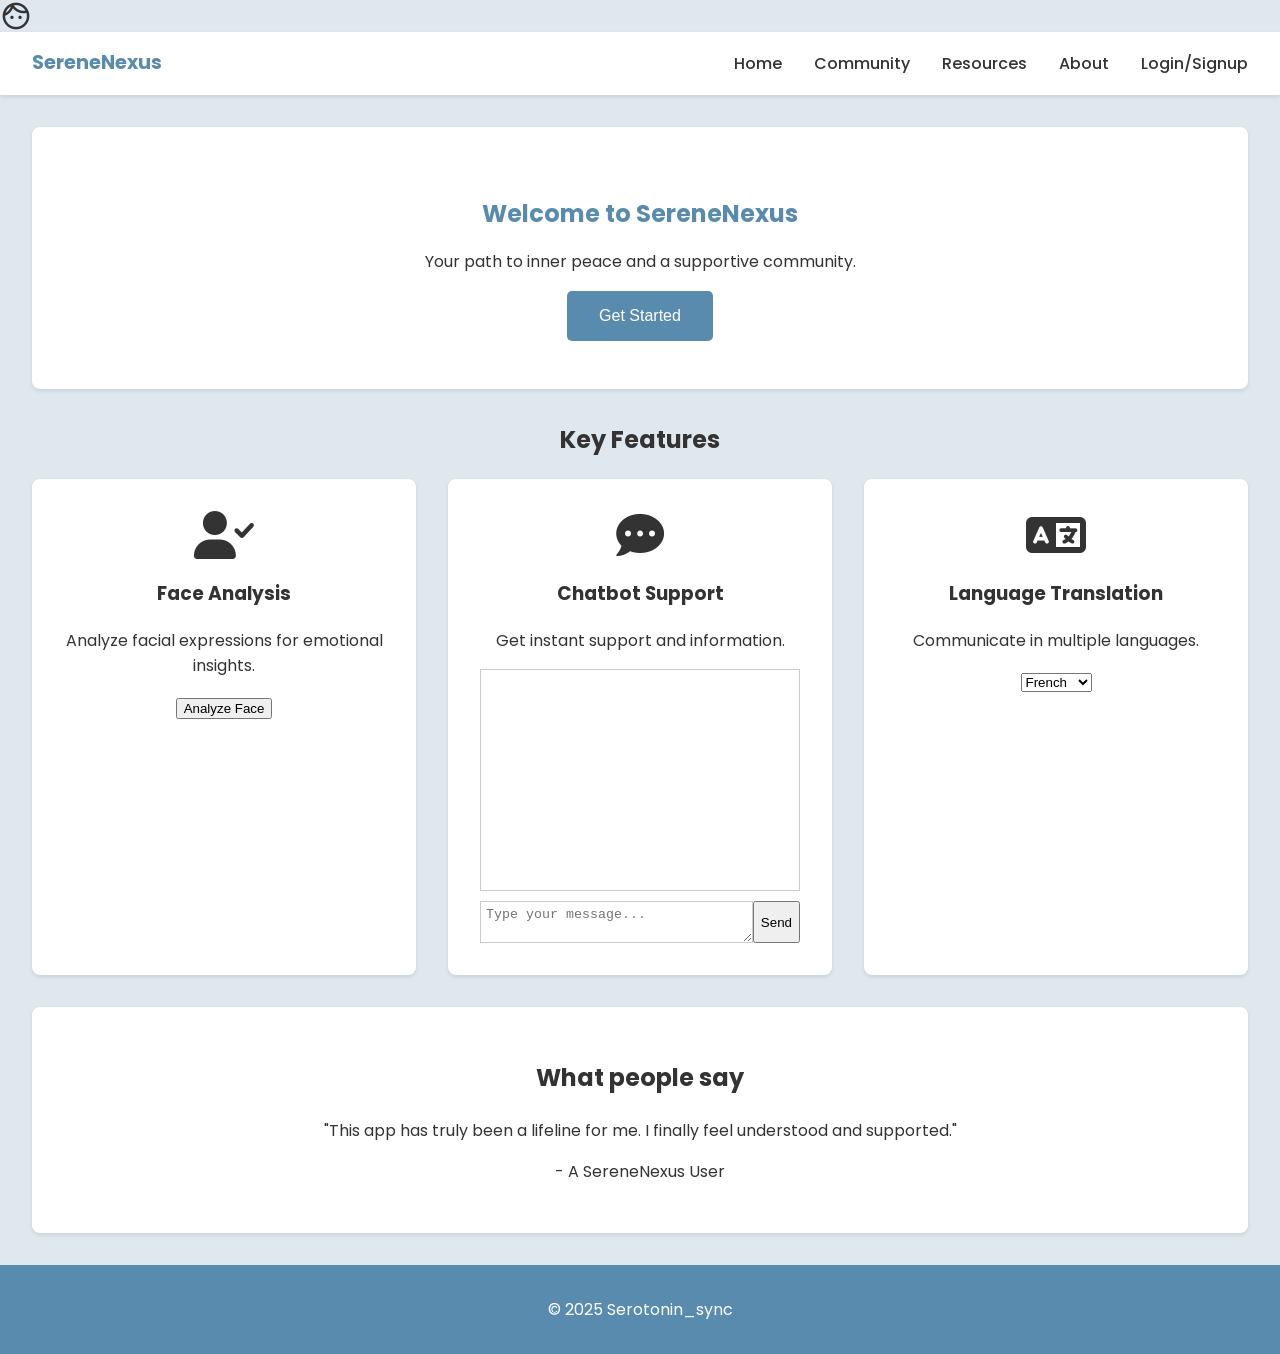
==== index.html @ 819001f3 "Add files via upload Front-end files added" ====
<!DOCTYPE html>
<html lang="en">
<head>
    <meta charset="UTF-8">
    <meta name="viewport" content="width=device-width, initial-scale=1.0">
    <title>SereneNexus</title>
    <link rel="stylesheet" href="styles.css">
    <link rel="preconnect" href="https://fonts.googleapis.com">
    <link rel="preconnect" href="https://fonts.gstatic.com" crossorigin>
    <link href="https://fonts.googleapis.com/css2?family=Poppins:wght@400;500;600;700&display=swap" rel="stylesheet">
    <link rel="stylesheet" href="https://fonts.googleapis.com/css2?family=Material+Symbols+Outlined:opsz,wght,FILL,GRAD@20..48,100..700,0..1,-50..200" />
    <span class="material-symbols-outlined fa-2x">face</span>
    <link rel="stylesheet" href="https://cdnjs.cloudflare.com/ajax/libs/font-awesome/6.0.0/css/all.min.css" integrity="sha512-9usAa10IRO0HhonpyAIVpjrylPvoDwiPUiKdWk5t3PyolY1cOd4DSE0Ga+ri4AuTroPR5aQvXU9xC6qOPnzFeg==" crossorigin="anonymous" referrerpolicy="no-referrer" />

</head>
<body>
    <header>
        <nav>
            <div class="logo">SereneNexus</div>
            <button class="menu-toggle" aria-label="Toggle navigation">
                <span class="bar"></span>
                <span class="bar"></span>
                <span class="bar"></span>
            </button>
            <ul class="nav-links">
                <li><a href="index.html">Home</a></li>
                <li><a href="community.html">Community</a></li>
                <li><a href="resources.html">Resources</a></li>
                <li><a href="about.html">About</a></li>
                <li><a href="login.html">Login/Signup</a></li>
            </ul>
        </nav>
    </header>

    <main id="content">
        <section class="hero">
            <div class="hero-content">
                <h1>Welcome to SereneNexus</h1>
                <p>Your path to inner peace and a supportive community.</p>
                <button class="cta-button">Get Started</button>
            </div>
        </section>

        <section class="features">
            <h2>Key Features</h2>

            <div class="feature-grid">
                <div class="feature" id="face-rec-feature">
                    <!--<img src="placeholder-icon.png" alt="Face Recognition Icon">-->
                    <i class="fas fa-user-check fa-3x"></i> <!- Face Analysis Icon -->
                    <h3>Face Analysis</h3>
                    <p>Analyze facial expressions for emotional insights.</p>
                    <button id="face-rec-button">Analyze Face</button>
                    <div id="face-rec-results"></div>
                </div>

                <div class="feature" id="chatbot-feature">
                    <!--<img src="placeholder-icon.png" alt="Chatbot Icon">-->
                    <i class="fas fa-comment-dots fa-3x"></i> <!- Chatbot Icon -->
                    <h3>Chatbot Support</h3>
                    <p>Get instant support and information.</p>
                    <div id="chat-area"></div>
                    <div class="input-area">
                        <textarea id="message-input" placeholder="Type your message..."></textarea>
                        <button id="send-button">Send</button>
                    </div>
                </div>

                <div class="feature" id="translation-feature">
                  <!--<img src="placeholder-icon.png" alt="Translation Icon">-->
                  <i class="fas fa-language fa-3x"></i> <!- Translation Icon -->
                  <h3>Language Translation</h3>
                  <p>Communicate in multiple languages.</p>
                  <select id="target-language">
                    <option value="fr">French</option>
                    <option value="en">English</option>
                    <option value="es">Spanish</option>
                    <option value="de">German</option>
                  </select>
                </div>
            </div>
        </section>

        <section class="testimonial">
            <div class="testimonial-content">
                <h2>What people say</h2>
                <p>"This app has truly been a lifeline for me. I finally feel understood and supported."</p>
                <p>- A SereneNexus User</p>
            </div>
        </section>
    </main>

    <footer>
        <p>&copy; 2025 Serotonin_sync</p>
    </footer>
    <script src="script.js"></script>
</body>
</html>
---- styles.css ----
/* styles.css */
:root {
    --primary-color: #588BAE;
    --secondary-color: #E0E8EF;
    --text-color: #333;
    --accent-color: #A7C4BC;
}

body {
    font-family: 'Poppins', sans-serif;
    margin: 0;
    line-height: 1.6;
    color: var(--text-color);
    background-color: var(--secondary-color);
    display: flex;
    flex-direction: column;
    min-height: 100vh;
}

nav {
    display: flex;
    justify-content: space-between;
    align-items: center;
    padding: 1rem 2rem;
    background-color: white;
    box-shadow: 0 2px 4px rgba(0, 0, 0, 0.1);
    position: sticky;
    top: 0;
    z-index: 100;
}

.logo {
    font-weight: 700;
    font-size: 1.2rem;
    color: var(--primary-color);
}

.menu-toggle {
    display: none;
    background: none;
    border: none;
    cursor: pointer;
    padding: 0;
}

.bar {
    display: block;
    width: 25px;
    height: 3px;
    background-color: var(--text-color);
    margin: 5px auto;
    transition: all 0.3s ease-in-out;
}

.nav-links {
    list-style: none;
    margin: 0;
    padding: 0;
    display: flex;
}

.nav-links li {
    margin-left: 2rem;
}

.nav-links a {
    text-decoration: none;
    color: var(--text-color);
    font-weight: 500;
    transition: color 0.3s ease;
}

.nav-links a:hover {
    color: var(--primary-color);
}

main {
    flex-grow: 1;
    padding: 2rem;
}

.hero {
    background-color: white;
    padding: 3rem;
    text-align: center;
    border-radius: 8px;
    box-shadow: 0 2px 4px rgba(0, 0, 0, 0.1);
    margin-bottom: 2rem;
}

.hero h1 {
    color: var(--primary-color);
    margin-bottom: 1rem;
}

.cta-button {
    background-color: var(--primary-color);
    color: white;
    padding: 1rem 2rem;
    border: none;
    border-radius: 5px;
    cursor: pointer;
    font-size: 1rem;
    transition: background-color 0.3s ease;
}

.cta-button:hover {
    background-color: #457092;
}

.features {
    text-align: center;
    margin-bottom: 2rem;
}

.feature-grid {
    display: grid;
    grid-template-columns: repeat(auto-fit, minmax(250px, 1fr));
    gap: 2rem;
}

.feature {
    background-color: white;
    padding: 2rem;
    border-radius: 8px;
    box-shadow: 0 2px 4px rgba(0, 0, 0, 0.1);
    text-align: center;
}

.feature img {
    max-width: 100px;
    display: block;
    margin: 0 auto 1rem;
}

.testimonial {
    background-color: white;
    padding: 2rem;
    border-radius: 8px;
    box-shadow: 0 2px 4px rgba(0, 0, 0, 0.1);
    text-align: center;
}

footer {
    background-color: var(--primary-color);
    color: white;
    text-align: center;
    padding: 1rem;
    margin-top: auto;
}

/* Mobile Styles */
@media (max-width: 768px) {
    .nav-links {
        display: none;
        flex-direction: column;
        position: absolute;
        top: 60px;
        left: 0;
        width: 100%;
        background-color: white;
        box-shadow: 0 2px 4px rgba(0, 0, 0, 0.1);
        text-align: center;
    }

    .nav-links.active {
        display: flex;
    }

    .nav-links li {
        margin: 1rem 0;
    }

    .menu-toggle {
        display: block;
    }
}

/* Styles for Chatbot and Face Rec */
#face-rec-results {
    margin-top: 10px;
    text-align: left; /* Align text to the left within the results div */
}

#chat-area {
    border: 1px solid #ccc;
    height: 200px;
    overflow-y: scroll;
    padding: 10px;
    margin-bottom: 10px;
    text-align: left;
}

.input-area {
    display: flex;
}

#message-input {
    flex-grow: 1;
    padding: 5px;
    border: 1px solid #ccc;
    resize: vertical;
}
.message{
  padding: 5px;
  margin-bottom: 5px;
  border-radius: 5px;
}
.message.translated{
  background-color: lightblue;
}
.error{
  color: red;
}
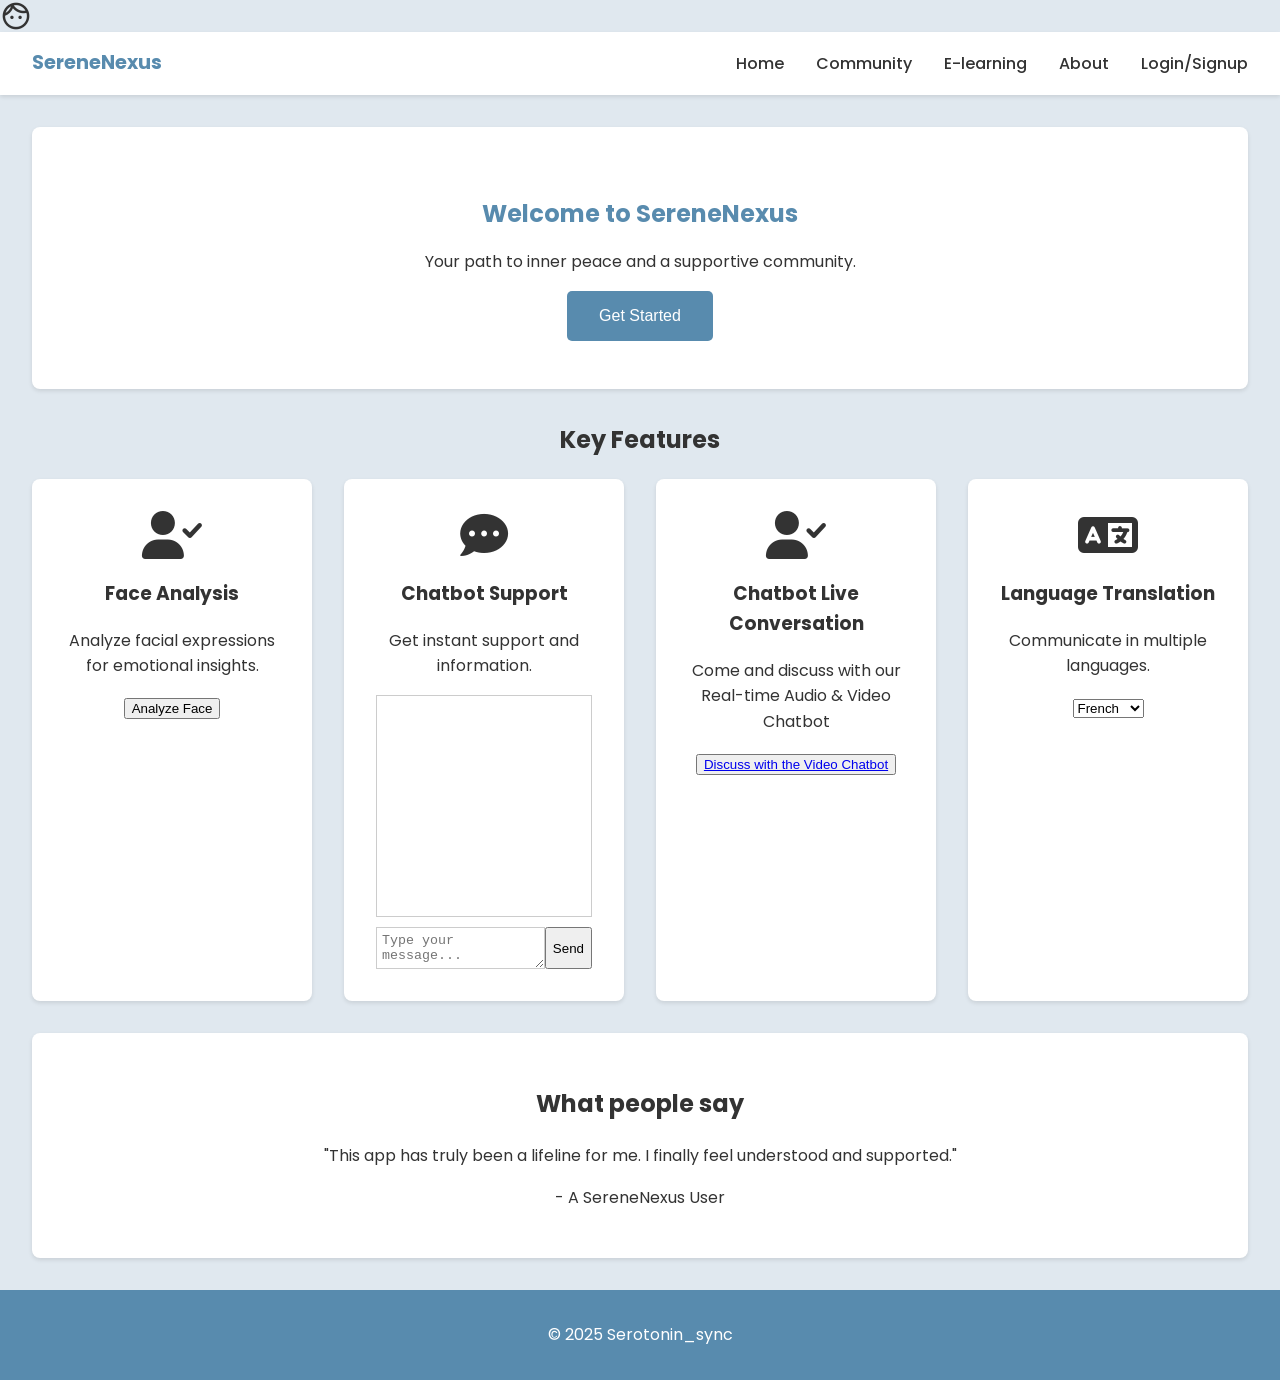
==== commit 9b540412: "Add text chatbot and video chatbot features" ====
--- a/index.html
+++ b/index.html
@@ -25,7 +25,7 @@
             <ul class="nav-links">
                 <li><a href="index.html">Home</a></li>
                 <li><a href="community.html">Community</a></li>
-                <li><a href="resources.html">Resources</a></li>
+                <li><a href="e-learning.html">E-learning</a></li>
                 <li><a href="about.html">About</a></li>
                 <li><a href="login.html">Login/Signup</a></li>
             </ul>
@@ -66,6 +66,15 @@
                     </div>
                 </div>
 
+                <div class="feature" id="face-rec-feature">
+                    <!--<img src="placeholder-icon.png" alt="Face Recognition Icon">-->
+                    <i class="fas fa-user-check fa-3x"></i> <!- Face Analysis Icon -->
+                    <h3>Chatbot Live Conversation</h3>
+                    <p>Come and discuss with our Real-time Audio & Video Chatbot</p>
+                    <button id="video-chatbot-button"><a href="Chatbots/video_chatbot/video_chatbot.html">Discuss with the Video Chatbot</a></button>
+                    <div id="face-rec-results"></div>
+                </div>
+
                 <div class="feature" id="translation-feature">
                   <!--<img src="placeholder-icon.png" alt="Translation Icon">-->
                   <i class="fas fa-language fa-3x"></i> <!- Translation Icon -->
@@ -78,6 +87,8 @@
                     <option value="de">German</option>
                   </select>
                 </div>
+
+                
             </div>
         </section>
 
@@ -93,6 +104,15 @@
     <footer>
         <p>&copy; 2025 Serotonin_sync</p>
     </footer>
-    <script src="script.js"></script>
+
+    <script type="importmap">
+        {
+          "imports": {
+            "@google/generative-ai": "https://esm.run/@google/generative-ai"
+          }
+        }
+    </script>
+
+    <script type="module" src="script.js"></script>
 </body>
 </html>
--- a/styles.css
+++ b/styles.css
@@ -189,6 +189,33 @@
     padding: 10px;
     margin-bottom: 10px;
     text-align: left;
+
+
+    div.model {
+
+        /* p {
+            background-color: rgb(87, 82, 82);
+        } */
+
+        
+    }
+
+    div.user {
+        display: flex;
+        justify-content: flex-end;
+
+        /* p {
+            background-color: blue;
+        } */
+    }
+
+    div.error {
+        p {
+            font-size: 14px;
+            text-align: center;
+            color: red;
+        }
+    }
 }
 
 .input-area {
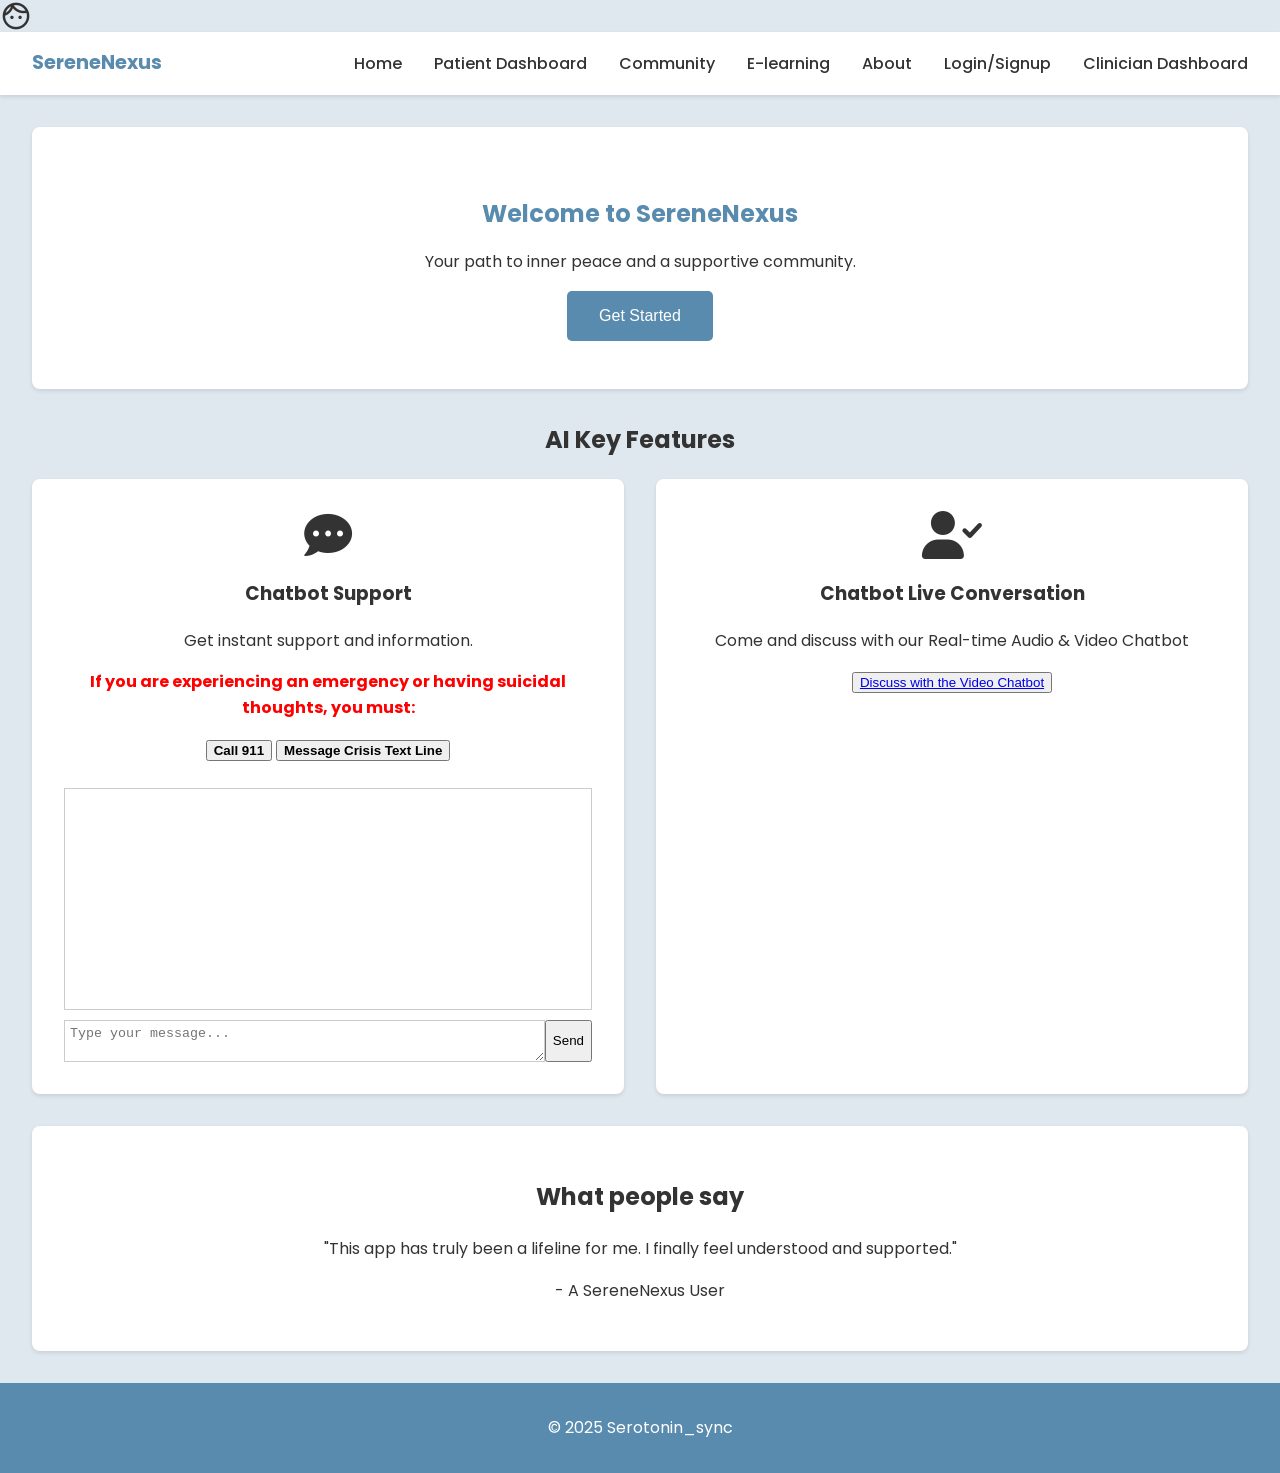
==== commit 7590a76f: "Update the app sections" ====
--- a/index.html
+++ b/index.html
@@ -4,7 +4,7 @@
     <meta charset="UTF-8">
     <meta name="viewport" content="width=device-width, initial-scale=1.0">
     <title>SereneNexus</title>
-    <link rel="stylesheet" href="styles.css">
+    <link rel="stylesheet" href="index.css">
     <link rel="preconnect" href="https://fonts.googleapis.com">
     <link rel="preconnect" href="https://fonts.gstatic.com" crossorigin>
     <link href="https://fonts.googleapis.com/css2?family=Poppins:wght@400;500;600;700&display=swap" rel="stylesheet">
@@ -24,10 +24,12 @@
             </button>
             <ul class="nav-links">
                 <li><a href="index.html">Home</a></li>
-                <li><a href="community.html">Community</a></li>
-                <li><a href="e-learning.html">E-learning</a></li>
-                <li><a href="about.html">About</a></li>
-                <li><a href="login.html">Login/Signup</a></li>
+                <li><a href="app_sections/patient-dashboard.html">Patient Dashboard</a></li>
+                <li><a href="app_sections/community.html">Community</a></li>
+                <li><a href="app_sections/e-learning.html">E-learning</a></li>
+                <li><a href="app_sections/about.html">About</a></li>
+                <li><a href="app_sections/login.html">Login/Signup</a></li>
+                <li><a href="app_sections/clinician-dashboard.html">Clinician Dashboard</a></li>
             </ul>
         </nav>
     </header>
@@ -42,23 +44,31 @@
         </section>
 
         <section class="features">
-            <h2>Key Features</h2>
+            <h2>AI Key Features</h2>
 
             <div class="feature-grid">
-                <div class="feature" id="face-rec-feature">
-                    <!--<img src="placeholder-icon.png" alt="Face Recognition Icon">-->
-                    <i class="fas fa-user-check fa-3x"></i> <!- Face Analysis Icon -->
+                <!-- <div class="feature" id="face-rec-feature">
+                    <img src="placeholder-icon.png" alt="Face Recognition Icon">-
+                    <i class="fas fa-user-check fa-3x"></i> 
                     <h3>Face Analysis</h3>
                     <p>Analyze facial expressions for emotional insights.</p>
                     <button id="face-rec-button">Analyze Face</button>
                     <div id="face-rec-results"></div>
-                </div>
+                </div> -->
 
                 <div class="feature" id="chatbot-feature">
                     <!--<img src="placeholder-icon.png" alt="Chatbot Icon">-->
                     <i class="fas fa-comment-dots fa-3x"></i> <!- Chatbot Icon -->
                     <h3>Chatbot Support</h3>
-                    <p>Get instant support and information.</p>
+                    <p>Get instant support and information.</p> 
+                    <div>
+                        <p style="color: red"><b>If you are experiencing an emergency or having suicidal thoughts, you must: </b></p>
+                        <button id="call-911-button"><b>Call 911</b></button>
+                        <button id="send-emergency-message"><b>Message Crisis Text Line </b></button>
+
+                        <br><br>
+                    </div>
+                    
                     <div id="chat-area"></div>
                     <div class="input-area">
                         <textarea id="message-input" placeholder="Type your message..."></textarea>
@@ -71,13 +81,13 @@
                     <i class="fas fa-user-check fa-3x"></i> <!- Face Analysis Icon -->
                     <h3>Chatbot Live Conversation</h3>
                     <p>Come and discuss with our Real-time Audio & Video Chatbot</p>
-                    <button id="video-chatbot-button"><a href="Chatbots/video_chatbot/video_chatbot.html">Discuss with the Video Chatbot</a></button>
+                    <button id="video-chatbot-button"><a href="LLMs/video_chatbot/video_chatbot.html">Discuss with the Video Chatbot</a></button>
                     <div id="face-rec-results"></div>
                 </div>
 
-                <div class="feature" id="translation-feature">
-                  <!--<img src="placeholder-icon.png" alt="Translation Icon">-->
-                  <i class="fas fa-language fa-3x"></i> <!- Translation Icon -->
+                <!-- <div class="feature" id="translation-feature">
+                  <img src="placeholder-icon.png" alt="Translation Icon">
+                  <i class="fas fa-language fa-3x"></i> 
                   <h3>Language Translation</h3>
                   <p>Communicate in multiple languages.</p>
                   <select id="target-language">
@@ -86,7 +96,7 @@
                     <option value="es">Spanish</option>
                     <option value="de">German</option>
                   </select>
-                </div>
+                </div> -->
 
                 
             </div>
--- a/index.css
+++ b/index.css
@@ -0,0 +1,241 @@
+/* styles.css */
+:root {
+    --primary-color: #588BAE;
+    --secondary-color: #E0E8EF;
+    --text-color: #333;
+    --accent-color: #A7C4BC;
+}
+
+body {
+    font-family: 'Poppins', sans-serif;
+    margin: 0;
+    line-height: 1.6;
+    color: var(--text-color);
+    background-color: var(--secondary-color);
+    display: flex;
+    flex-direction: column;
+    min-height: 100vh;
+}
+
+nav {
+    display: flex;
+    justify-content: space-between;
+    align-items: center;
+    padding: 1rem 2rem;
+    background-color: white;
+    box-shadow: 0 2px 4px rgba(0, 0, 0, 0.1);
+    position: sticky;
+    top: 0;
+    z-index: 100;
+}
+
+.logo {
+    font-weight: 700;
+    font-size: 1.2rem;
+    color: var(--primary-color);
+}
+
+.menu-toggle {
+    display: none;
+    background: none;
+    border: none;
+    cursor: pointer;
+    padding: 0;
+}
+
+.bar {
+    display: block;
+    width: 25px;
+    height: 3px;
+    background-color: var(--text-color);
+    margin: 5px auto;
+    transition: all 0.3s ease-in-out;
+}
+
+.nav-links {
+    list-style: none;
+    margin: 0;
+    padding: 0;
+    display: flex;
+}
+
+.nav-links li {
+    margin-left: 2rem;
+}
+
+.nav-links a {
+    text-decoration: none;
+    color: var(--text-color);
+    font-weight: 500;
+    transition: color 0.3s ease;
+}
+
+.nav-links a:hover {
+    color: var(--primary-color);
+}
+
+main {
+    flex-grow: 1;
+    padding: 2rem;
+}
+
+.hero {
+    background-color: white;
+    padding: 3rem;
+    text-align: center;
+    border-radius: 8px;
+    box-shadow: 0 2px 4px rgba(0, 0, 0, 0.1);
+    margin-bottom: 2rem;
+}
+
+.hero h1 {
+    color: var(--primary-color);
+    margin-bottom: 1rem;
+}
+
+.cta-button {
+    background-color: var(--primary-color);
+    color: white;
+    padding: 1rem 2rem;
+    border: none;
+    border-radius: 5px;
+    cursor: pointer;
+    font-size: 1rem;
+    transition: background-color 0.3s ease;
+}
+
+.cta-button:hover {
+    background-color: #457092;
+}
+
+.features {
+    text-align: center;
+    margin-bottom: 2rem;
+}
+
+.feature-grid {
+    display: grid;
+    grid-template-columns: repeat(auto-fit, minmax(250px, 1fr));
+    gap: 2rem;
+}
+
+.feature {
+    background-color: white;
+    padding: 2rem;
+    border-radius: 8px;
+    box-shadow: 0 2px 4px rgba(0, 0, 0, 0.1);
+    text-align: center;
+}
+
+.feature img {
+    max-width: 100px;
+    display: block;
+    margin: 0 auto 1rem;
+}
+
+.testimonial {
+    background-color: white;
+    padding: 2rem;
+    border-radius: 8px;
+    box-shadow: 0 2px 4px rgba(0, 0, 0, 0.1);
+    text-align: center;
+}
+
+footer {
+    background-color: var(--primary-color);
+    color: white;
+    text-align: center;
+    padding: 1rem;
+    margin-top: auto;
+}
+
+/* Mobile Styles */
+@media (max-width: 768px) {
+    .nav-links {
+        display: none;
+        flex-direction: column;
+        position: absolute;
+        top: 60px;
+        left: 0;
+        width: 100%;
+        background-color: white;
+        box-shadow: 0 2px 4px rgba(0, 0, 0, 0.1);
+        text-align: center;
+    }
+
+    .nav-links.active {
+        display: flex;
+    }
+
+    .nav-links li {
+        margin: 1rem 0;
+    }
+
+    .menu-toggle {
+        display: block;
+    }
+}
+
+/* Styles for Chatbot and Face Rec */
+#face-rec-results {
+    margin-top: 10px;
+    text-align: left; /* Align text to the left within the results div */
+}
+
+#chat-area {
+    border: 1px solid #ccc;
+    height: 200px;
+    overflow-y: scroll;
+    padding: 10px;
+    margin-bottom: 10px;
+    text-align: left;
+
+
+    div.model {
+
+        /* p {
+            background-color: rgb(87, 82, 82);
+        } */
+
+        
+    }
+
+    div.user {
+        display: flex;
+        justify-content: flex-end;
+
+        /* p {
+            background-color: blue;
+        } */
+    }
+
+    div.error {
+        p {
+            font-size: 14px;
+            text-align: center;
+            color: red;
+        }
+    }
+}
+
+.input-area {
+    display: flex;
+}
+
+#message-input {
+    flex-grow: 1;
+    padding: 5px;
+    border: 1px solid #ccc;
+    resize: vertical;
+}
+.message{
+  padding: 5px;
+  margin-bottom: 5px;
+  border-radius: 5px;
+}
+.message.translated{
+  background-color: lightblue;
+}
+.error{
+  color: red;
+}
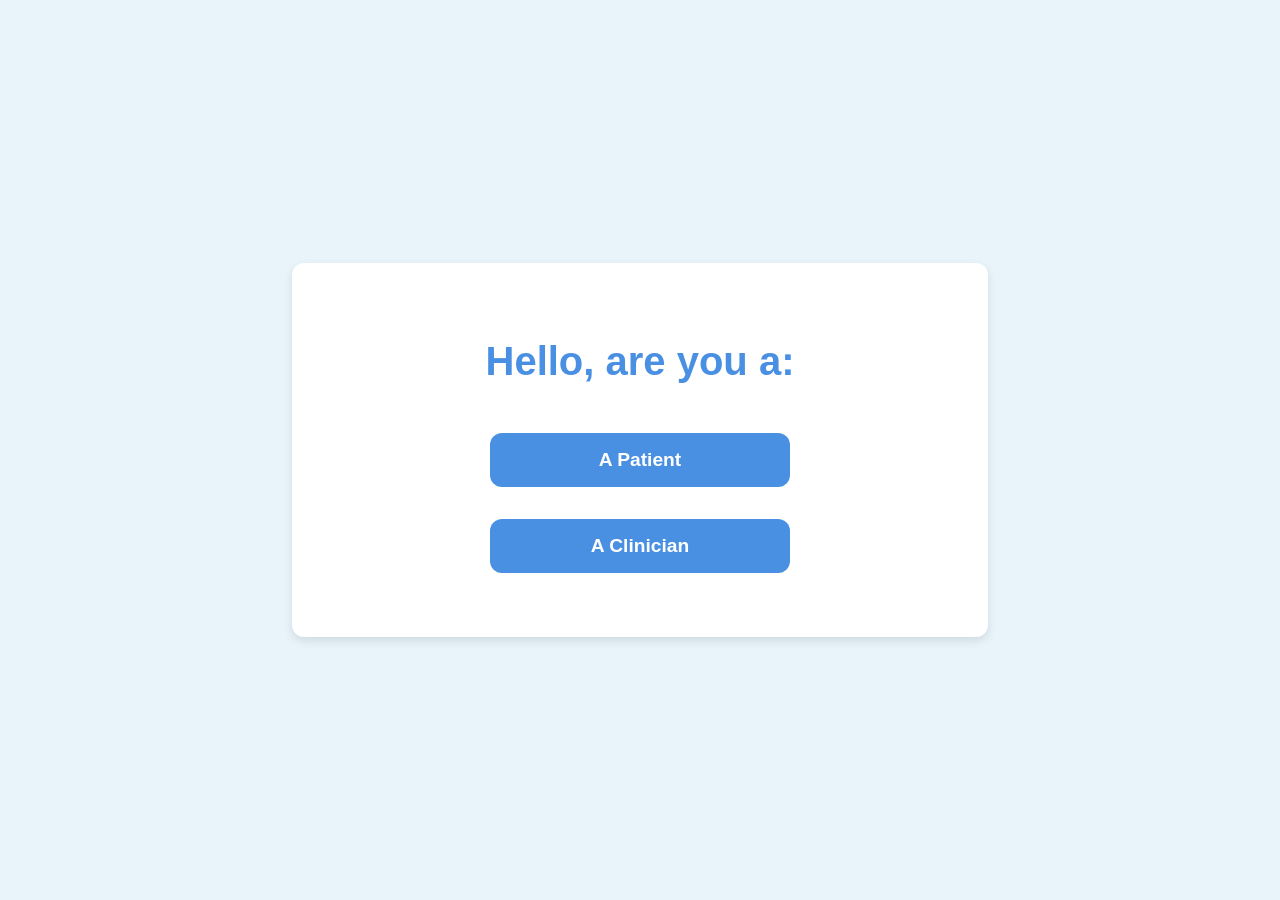
==== commit 5845983b: "Add login part" ====
--- a/index.html
+++ b/index.html
@@ -1,128 +1,19 @@
-<!DOCTYPE html>
-<html lang="en">
-<head>
-    <meta charset="UTF-8">
-    <meta name="viewport" content="width=device-width, initial-scale=1.0">
-    <title>SereneNexus</title>
-    <link rel="stylesheet" href="index.css">
-    <link rel="preconnect" href="https://fonts.googleapis.com">
-    <link rel="preconnect" href="https://fonts.gstatic.com" crossorigin>
-    <link href="https://fonts.googleapis.com/css2?family=Poppins:wght@400;500;600;700&display=swap" rel="stylesheet">
-    <link rel="stylesheet" href="https://fonts.googleapis.com/css2?family=Material+Symbols+Outlined:opsz,wght,FILL,GRAD@20..48,100..700,0..1,-50..200" />
-    <span class="material-symbols-outlined fa-2x">face</span>
-    <link rel="stylesheet" href="https://cdnjs.cloudflare.com/ajax/libs/font-awesome/6.0.0/css/all.min.css" integrity="sha512-9usAa10IRO0HhonpyAIVpjrylPvoDwiPUiKdWk5t3PyolY1cOd4DSE0Ga+ri4AuTroPR5aQvXU9xC6qOPnzFeg==" crossorigin="anonymous" referrerpolicy="no-referrer" />
-
-</head>
-<body>
-    <header>
-        <nav>
-            <div class="logo">SereneNexus</div>
-            <button class="menu-toggle" aria-label="Toggle navigation">
-                <span class="bar"></span>
-                <span class="bar"></span>
-                <span class="bar"></span>
-            </button>
-            <ul class="nav-links">
-                <li><a href="index.html">Home</a></li>
-                <li><a href="app_sections/patient-dashboard.html">Patient Dashboard</a></li>
-                <li><a href="app_sections/community.html">Community</a></li>
-                <li><a href="app_sections/e-learning.html">E-learning</a></li>
-                <li><a href="app_sections/about.html">About</a></li>
-                <li><a href="app_sections/login.html">Login/Signup</a></li>
-                <li><a href="app_sections/clinician-dashboard.html">Clinician Dashboard</a></li>
-            </ul>
-        </nav>
-    </header>
-
-    <main id="content">
-        <section class="hero">
-            <div class="hero-content">
-                <h1>Welcome to SereneNexus</h1>
-                <p>Your path to inner peace and a supportive community.</p>
-                <button class="cta-button">Get Started</button>
-            </div>
-        </section>
-
-        <section class="features">
-            <h2>AI Key Features</h2>
-
-            <div class="feature-grid">
-                <!-- <div class="feature" id="face-rec-feature">
-                    <img src="placeholder-icon.png" alt="Face Recognition Icon">-
-                    <i class="fas fa-user-check fa-3x"></i> 
-                    <h3>Face Analysis</h3>
-                    <p>Analyze facial expressions for emotional insights.</p>
-                    <button id="face-rec-button">Analyze Face</button>
-                    <div id="face-rec-results"></div>
-                </div> -->
-
-                <div class="feature" id="chatbot-feature">
-                    <!--<img src="placeholder-icon.png" alt="Chatbot Icon">-->
-                    <i class="fas fa-comment-dots fa-3x"></i> <!- Chatbot Icon -->
-                    <h3>Chatbot Support</h3>
-                    <p>Get instant support and information.</p> 
-                    <div>
-                        <p style="color: red"><b>If you are experiencing an emergency or having suicidal thoughts, you must: </b></p>
-                        <button id="call-911-button"><b>Call 911</b></button>
-                        <button id="send-emergency-message"><b>Message Crisis Text Line </b></button>
-
-                        <br><br>
-                    </div>
-                    
-                    <div id="chat-area"></div>
-                    <div class="input-area">
-                        <textarea id="message-input" placeholder="Type your message..."></textarea>
-                        <button id="send-button">Send</button>
-                    </div>
-                </div>
-
-                <div class="feature" id="face-rec-feature">
-                    <!--<img src="placeholder-icon.png" alt="Face Recognition Icon">-->
-                    <i class="fas fa-user-check fa-3x"></i> <!- Face Analysis Icon -->
-                    <h3>Chatbot Live Conversation</h3>
-                    <p>Come and discuss with our Real-time Audio & Video Chatbot</p>
-                    <button id="video-chatbot-button"><a href="LLMs/video_chatbot/video_chatbot.html">Discuss with the Video Chatbot</a></button>
-                    <div id="face-rec-results"></div>
-                </div>
-
-                <!-- <div class="feature" id="translation-feature">
-                  <img src="placeholder-icon.png" alt="Translation Icon">
-                  <i class="fas fa-language fa-3x"></i> 
-                  <h3>Language Translation</h3>
-                  <p>Communicate in multiple languages.</p>
-                  <select id="target-language">
-                    <option value="fr">French</option>
-                    <option value="en">English</option>
-                    <option value="es">Spanish</option>
-                    <option value="de">German</option>
-                  </select>
-                </div> -->
-
-                
-            </div>
-        </section>
-
-        <section class="testimonial">
-            <div class="testimonial-content">
-                <h2>What people say</h2>
-                <p>"This app has truly been a lifeline for me. I finally feel understood and supported."</p>
-                <p>- A SereneNexus User</p>
-            </div>
-        </section>
-    </main>
-
-    <footer>
-        <p>&copy; 2025 Serotonin_sync</p>
-    </footer>
-
-    <script type="importmap">
-        {
-          "imports": {
-            "@google/generative-ai": "https://esm.run/@google/generative-ai"
-          }
-        }
-    </script>
-
-    <script type="module" src="script.js"></script>
-</body>
-</html>
+<!DOCTYPE html>
+<html lang="en">
+<head>
+    <meta charset="UTF-8">
+    <meta name="viewport" content="width=device-width, initial-scale=1.0">
+    <title>Welcome to SereneNexus</title>
+    <link rel="stylesheet" href="index.css">
+</head>
+<body>
+    <div class="container">
+        <h1>Hello, are you a:</h1>
+        <button id="btn-patient"><a href="patient_login.html">A Patient</a></button>
+        <button id="btn-clinician"><a href="clinician_login.html">A Clinician</a></button>
+    </div>
+    <script src="script.js"></script>
+</body>
+</html>
+
+
--- a/index.css
+++ b/index.css
@@ -1,11 +1,16 @@
-/* styles.css */
+/* Global Variables */
 :root {
-    --primary-color: #588BAE;
-    --secondary-color: #E0E8EF;
-    --text-color: #333;
-    --accent-color: #A7C4BC;
+    --primary-color: #4A90E2; /* Soft Blue */
+    --secondary-color: #E8F4FA; /* Light Blue background */
+    --accent-color: #F0B27A; /* Warm accent color */
+    --text-color: #333; /* Dark text color for readability */
+    --button-bg-color: #4A90E2;
+    --button-hover-color: #357ABD;
+    --border-radius: 12px; /* Soft rounded corners */
+    --box-shadow: 0 4px 10px rgba(0, 0, 0, 0.1); /* Gentle shadow */
 }
 
+/* Body and Layout */
 body {
     font-family: 'Poppins', sans-serif;
     margin: 0;
@@ -13,229 +18,131 @@
     color: var(--text-color);
     background-color: var(--secondary-color);
     display: flex;
-    flex-direction: column;
+    justify-content: center;
+    align-items: center;
     min-height: 100vh;
 }
 
-nav {
+/* Container for Main Content */
+.container {
+    text-align: center;
+    background-color: white;
+    padding: 3rem;
+    max-width: 600px;
+    width: 100%;
+    border-radius: var(--border-radius);
+    box-shadow: var(--box-shadow);
     display: flex;
-    justify-content: space-between;
+    flex-direction: column;
+    justify-content: center;
     align-items: center;
-    padding: 1rem 2rem;
-    background-color: white;
-    box-shadow: 0 2px 4px rgba(0, 0, 0, 0.1);
-    position: sticky;
-    top: 0;
-    z-index: 100;
 }
 
-.logo {
+/* Heading Styles */
+h1 {
+    font-size: 2.5rem;
+    color: var(--primary-color);
+    margin-bottom: 2rem;
     font-weight: 700;
-    font-size: 1.2rem;
-    color: var(--primary-color);
+    text-align: center;
+    line-height: 1.2;
 }
 
-.menu-toggle {
-    display: none;
-    background: none;
-    border: none;
-    cursor: pointer;
-    padding: 0;
+/* Form Input Fields */
+input[type="text"],
+input[type="email"],
+input[type="password"] {
+    width: 100%;
+    padding: 1rem;
+    margin-bottom: 1.2rem;
+    border-radius: var(--border-radius);
+    border: 1px solid #ddd;
+    font-size: 1rem;
+    background-color: #f7f7f7;
+    transition: border 0.3s ease, box-shadow 0.3s ease;
 }
 
-.bar {
-    display: block;
-    width: 25px;
-    height: 3px;
-    background-color: var(--text-color);
-    margin: 5px auto;
-    transition: all 0.3s ease-in-out;
+/* Focus state for inputs */
+input[type="text"]:focus,
+input[type="email"]:focus,
+input[type="password"]:focus {
+    border: 1px solid var(--primary-color);
+    box-shadow: 0 0 10px rgba(74, 144, 226, 0.3);
+    outline: none;
 }
 
-.nav-links {
-    list-style: none;
-    margin: 0;
-    padding: 0;
-    display: flex;
+/* Button Styles */
+button {
+    background-color: var(--button-bg-color);
+    color: white;
+    font-size: 1.2rem;
+    padding: 1rem 2rem;
+    border: none;
+    border-radius: var(--border-radius);
+    cursor: pointer;
+    transition: background-color 0.3s ease, transform 0.3s ease;
+    margin: 1rem 0;
+    width: 100%;
+    max-width: 300px;
 }
 
-.nav-links li {
-    margin-left: 2rem;
+button:hover {
+    background-color: var(--button-hover-color);
+    transform: scale(1.05); /* Slightly enlarge on hover */
 }
 
-.nav-links a {
+/* Link inside Button */
+button a {
     text-decoration: none;
-    color: var(--text-color);
-    font-weight: 500;
-    transition: color 0.3s ease;
+    color: white;
 }
 
-.nav-links a:hover {
-    color: var(--primary-color);
+/* Additional Text Styling */
+p {
+    font-size: 1rem;
+    color: var(--text-color);
 }
 
-main {
-    flex-grow: 1;
-    padding: 2rem;
+/* Link Styling */
+a {
+    color: var(--primary-color);
+    text-decoration: none;
+    font-weight: 600;
 }
 
-.hero {
-    background-color: white;
-    padding: 3rem;
-    text-align: center;
-    border-radius: 8px;
-    box-shadow: 0 2px 4px rgba(0, 0, 0, 0.1);
-    margin-bottom: 2rem;
+a:hover {
+    text-decoration: underline;
 }
 
-.hero h1 {
-    color: var(--primary-color);
-    margin-bottom: 1rem;
+/* Make sure the body stretches to full height and aligns the content in the center */
+body {
+    display: flex;
+    justify-content: center;
+    align-items: center;
+    background-color: var(--secondary-color);
+    height: 100vh;
+    font-family: 'Poppins', sans-serif;
 }
 
-.cta-button {
-    background-color: var(--primary-color);
-    color: white;
-    padding: 1rem 2rem;
-    border: none;
-    border-radius: 5px;
-    cursor: pointer;
-    font-size: 1rem;
-    transition: background-color 0.3s ease;
-}
-
-.cta-button:hover {
-    background-color: #457092;
-}
-
-.features {
-    text-align: center;
-    margin-bottom: 2rem;
-}
-
-.feature-grid {
-    display: grid;
-    grid-template-columns: repeat(auto-fit, minmax(250px, 1fr));
-    gap: 2rem;
-}
-
-.feature {
-    background-color: white;
-    padding: 2rem;
-    border-radius: 8px;
-    box-shadow: 0 2px 4px rgba(0, 0, 0, 0.1);
-    text-align: center;
-}
-
-.feature img {
-    max-width: 100px;
-    display: block;
-    margin: 0 auto 1rem;
-}
-
-.testimonial {
-    background-color: white;
-    padding: 2rem;
-    border-radius: 8px;
-    box-shadow: 0 2px 4px rgba(0, 0, 0, 0.1);
-    text-align: center;
-}
-
-footer {
-    background-color: var(--primary-color);
-    color: white;
-    text-align: center;
-    padding: 1rem;
-    margin-top: auto;
-}
-
-/* Mobile Styles */
+/* Responsive Design */
 @media (max-width: 768px) {
-    .nav-links {
-        display: none;
-        flex-direction: column;
-        position: absolute;
-        top: 60px;
-        left: 0;
-        width: 100%;
-        background-color: white;
-        box-shadow: 0 2px 4px rgba(0, 0, 0, 0.1);
-        text-align: center;
+    .container {
+        padding: 2rem;
     }
 
-    .nav-links.active {
-        display: flex;
+    h1 {
+        font-size: 2rem;
     }
 
-    .nav-links li {
-        margin: 1rem 0;
+    input[type="text"],
+    input[type="email"],
+    input[type="password"] {
+        font-size: 1rem;
+        padding: 0.8rem;
     }
 
-    .menu-toggle {
-        display: block;
+    button {
+        font-size: 1rem;
+        padding: 0.8rem 1.5rem;
     }
 }
-
-/* Styles for Chatbot and Face Rec */
-#face-rec-results {
-    margin-top: 10px;
-    text-align: left; /* Align text to the left within the results div */
-}
-
-#chat-area {
-    border: 1px solid #ccc;
-    height: 200px;
-    overflow-y: scroll;
-    padding: 10px;
-    margin-bottom: 10px;
-    text-align: left;
-
-
-    div.model {
-
-        /* p {
-            background-color: rgb(87, 82, 82);
-        } */
-
-        
-    }
-
-    div.user {
-        display: flex;
-        justify-content: flex-end;
-
-        /* p {
-            background-color: blue;
-        } */
-    }
-
-    div.error {
-        p {
-            font-size: 14px;
-            text-align: center;
-            color: red;
-        }
-    }
-}
-
-.input-area {
-    display: flex;
-}
-
-#message-input {
-    flex-grow: 1;
-    padding: 5px;
-    border: 1px solid #ccc;
-    resize: vertical;
-}
-.message{
-  padding: 5px;
-  margin-bottom: 5px;
-  border-radius: 5px;
-}
-.message.translated{
-  background-color: lightblue;
-}
-.error{
-  color: red;
-}
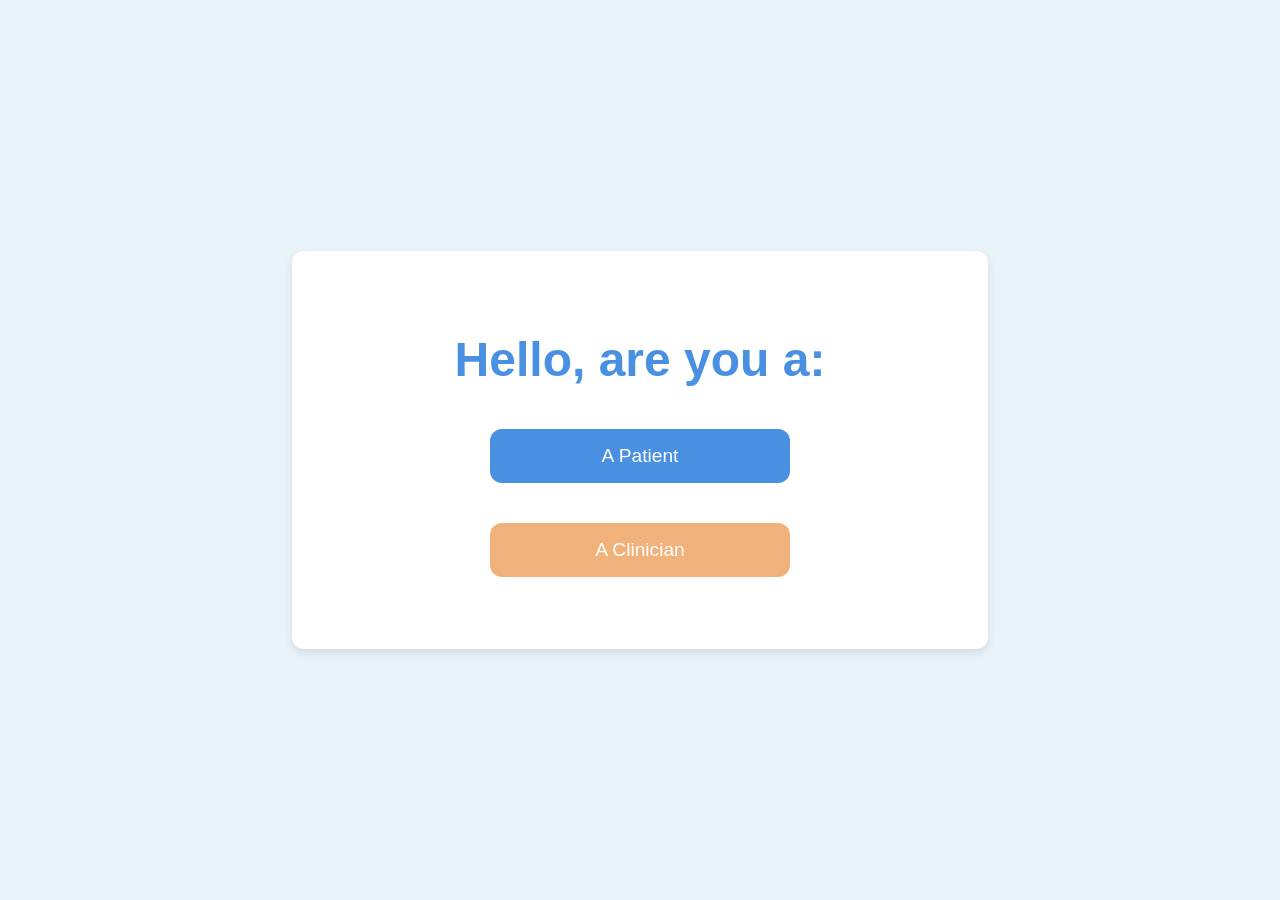
==== commit fb483753: "Create Clinicians sections" ====
--- a/index.html
+++ b/index.html
@@ -4,7 +4,7 @@
     <meta charset="UTF-8">
     <meta name="viewport" content="width=device-width, initial-scale=1.0">
     <title>Welcome to SereneNexus</title>
-    <link rel="stylesheet" href="index.css">
+    <link rel="stylesheet" href="index-page.css">
 </head>
 <body>
     <div class="container">
--- a/index-page.css
+++ b/index-page.css
@@ -0,0 +1,115 @@
+/* Global Variables */
+:root {
+    --primary-color: #4A90E2; /* Soft Blue */
+    --secondary-color: #E8F4FA; /* Light Blue background */
+    --accent-color: #F0B27A; /* Warm accent color */
+    --text-color: #333; /* Dark text color for readability */
+    --button-bg-color: #4A90E2;
+    --button-hover-color: #357ABD;
+    --border-radius: 12px; /* Soft rounded corners */
+    --box-shadow: 0 4px 10px rgba(0, 0, 0, 0.1); /* Gentle shadow */
+}
+
+/* Body and Layout */
+body {
+    font-family: 'Poppins', sans-serif;
+    margin: 0;
+    line-height: 1.6;
+    color: var(--text-color);
+    background-color: var(--secondary-color);
+    display: flex;
+    justify-content: center;
+    align-items: center;
+    min-height: 100vh;
+}
+
+/* Container for Main Content */
+.container {
+    text-align: center;
+    background-color: white;
+    padding: 3rem;
+    max-width: 600px;
+    width: 100%;
+    border-radius: var(--border-radius);
+    box-shadow: var(--box-shadow);
+    display: flex;
+    flex-direction: column;
+    justify-content: center;
+    align-items: center;
+}
+
+/* Heading Styles */
+h1 {
+    font-size: 3rem;
+    color: var(--primary-color);
+    margin-bottom: 2rem;
+    font-weight: 700;
+    text-align: center;
+    line-height: 1.2;
+}
+
+/* Button Styles */
+button {
+    background-color: var(--button-bg-color);
+    color: white;
+    font-size: 1.2rem;
+    padding: 1rem 2rem;
+    border: none;
+    border-radius: var(--border-radius);
+    cursor: pointer;
+    transition: background-color 0.3s ease, transform 0.3s ease;
+    margin: 1rem 0;
+    width: 100%;
+    max-width: 300px;
+}
+
+button:hover {
+    background-color: var(--button-hover-color);
+    transform: scale(1.05); /* Slightly enlarge on hover */
+}
+
+/* Link inside Button */
+button a {
+    text-decoration: none;
+    color: white;
+}
+
+/* Button for "A Clinician" */
+#btn-clinician {
+    background-color: var(--accent-color);
+}
+
+#btn-clinician:hover {
+    background-color: #F29C11; /* Slightly darker shade for contrast */
+}
+
+/* Add some spacing to the page to give a relaxed, welcoming feel */
+.container > * {
+    margin-bottom: 1.5rem;
+}
+
+/* Make sure the body stretches to full height and aligns the content in the center */
+body {
+    display: flex;
+    justify-content: center;
+    align-items: center;
+    background-color: var(--secondary-color);
+    height: 100vh;
+    font-family: 'Poppins', sans-serif;
+}
+
+/* Responsive design for smaller screens */
+@media (max-width: 768px) {
+    .container {
+        padding: 2rem;
+    }
+
+    h1 {
+        font-size: 2.5rem;
+    }
+
+    button {
+        font-size: 1rem;
+        padding: 0.8rem 1.5rem;
+    }
+}
